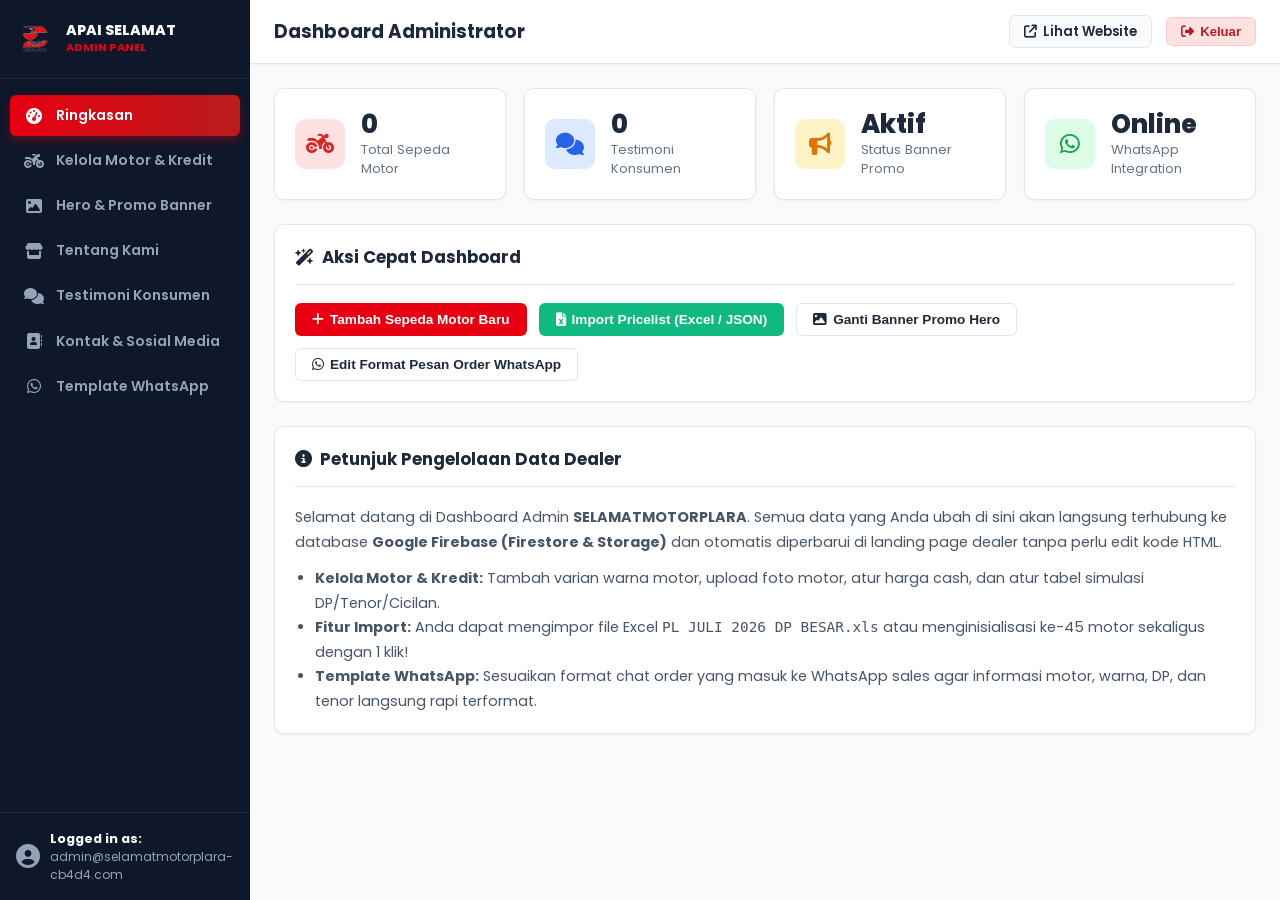
==== admin/index.html @ 3642a7bd "Build SELAMATMOTORPLARA website" ====
<!DOCTYPE html>
<html lang="id">
<head>
  <meta charset="UTF-8">
  <meta name="viewport" content="width=device-width, initial-scale=1.0">
  <title>Dashboard Admin | SELAMATMOTORPLARA</title>
  
  <link rel="icon" type="image/png" href="../assets/img/logo/logo-transparent.png">
  <link rel="stylesheet" href="https://cdnjs.cloudflare.com/ajax/libs/font-awesome/6.5.1/css/all.min.css" />
  <link rel="stylesheet" href="css/admin.css">

  <!-- SheetJS for Browser-Side Excel Parsing -->
  <script src="https://cdn.jsdelivr.net/npm/xlsx@0.18.5/dist/xlsx.full.min.js"></script>
</head>
<body>

  <div class="admin-wrapper">
    <!-- Sidebar -->
    <aside class="admin-sidebar" id="admin-sidebar">
      <div class="sidebar-header">
        <img src="../assets/img/logo/logo-transparent.png" alt="Logo" class="sidebar-logo" onerror="this.src='../assets/img/logo/logo.png'">
        <div>
          <div class="sidebar-brand-name">APAI SELAMAT</div>
          <div class="sidebar-brand-sub">Admin Panel</div>
        </div>
      </div>

      <ul class="sidebar-nav">
        <li>
          <a class="sidebar-link active" data-tab="tab-dashboard">
            <i class="fa-solid fa-gauge-high"></i> <span>Ringkasan</span>
          </a>
        </li>
        <li>
          <a class="sidebar-link" data-tab="tab-products">
            <i class="fa-solid fa-motorcycle"></i> <span>Kelola Motor & Kredit</span>
          </a>
        </li>
        <li>
          <a class="sidebar-link" data-tab="tab-hero">
            <i class="fa-solid fa-image"></i> <span>Hero & Promo Banner</span>
          </a>
        </li>
        <li>
          <a class="sidebar-link" data-tab="tab-about">
            <i class="fa-solid fa-store"></i> <span>Tentang Kami</span>
          </a>
        </li>
        <li>
          <a class="sidebar-link" data-tab="tab-testimonials">
            <i class="fa-solid fa-comments"></i> <span>Testimoni Konsumen</span>
          </a>
        </li>
        <li>
          <a class="sidebar-link" data-tab="tab-contact">
            <i class="fa-solid fa-address-book"></i> <span>Kontak & Sosial Media</span>
          </a>
        </li>
        <li>
          <a class="sidebar-link" data-tab="tab-template">
            <i class="fa-brands fa-whatsapp"></i> <span>Template WhatsApp</span>
          </a>
        </li>
      </ul>

      <div class="sidebar-footer">
        <div class="user-badge">
          <i class="fa-solid fa-circle-user"></i>
          <div>
            <div style="font-weight: 700; color: #FFF;">Logged in as:</div>
            <div id="admin-user-email" style="font-size: 0.75rem; color: #94A3B8;">admin@selamatmotorplara-cb4d4.com</div>
          </div>
        </div>
      </div>
    </aside>

    <!-- Main Content -->
    <main class="admin-main">
      <!-- Topbar -->
      <header class="admin-topbar">
        <div class="topbar-left">
          <button class="sidebar-toggle-btn" id="sidebar-toggle" aria-label="Toggle Sidebar">
            <i class="fa-solid fa-bars"></i>
          </button>
          <h2 class="topbar-title" id="page-title">Dashboard Administrator</h2>
        </div>

        <div class="topbar-right">
          <a href="../index.html" target="_blank" rel="noopener noreferrer" class="btn-view-site">
            <i class="fa-solid fa-arrow-up-right-from-square"></i> Lihat Website
          </a>
          <button type="button" class="btn-logout" id="btn-logout">
            <i class="fa-solid fa-right-from-bracket"></i> Keluar
          </button>
        </div>
      </header>

      <!-- Content Container -->
      <div class="admin-content">

        <!-- ================================================================
             TAB 1: DASHBOARD OVERVIEW
             ================================================================ -->
        <div class="tab-pane active" id="tab-dashboard">
          <div class="metrics-grid">
            <div class="metric-card">
              <div class="metric-icon-box bg-red-light">
                <i class="fa-solid fa-motorcycle"></i>
              </div>
              <div class="metric-info">
                <h3 id="metric-products-count">0</h3>
                <p>Total Sepeda Motor</p>
              </div>
            </div>

            <div class="metric-card">
              <div class="metric-icon-box bg-blue-light">
                <i class="fa-solid fa-comments"></i>
              </div>
              <div class="metric-info">
                <h3 id="metric-testi-count">0</h3>
                <p>Testimoni Konsumen</p>
              </div>
            </div>

            <div class="metric-card">
              <div class="metric-icon-box bg-amber-light">
                <i class="fa-solid fa-bullhorn"></i>
              </div>
              <div class="metric-info">
                <h3>Aktif</h3>
                <p>Status Banner Promo</p>
              </div>
            </div>

            <div class="metric-card">
              <div class="metric-icon-box bg-green-light">
                <i class="fa-brands fa-whatsapp"></i>
              </div>
              <div class="metric-info">
                <h3>Online</h3>
                <p>WhatsApp Integration</p>
              </div>
            </div>
          </div>

          <!-- Quick Action Card -->
          <div class="admin-card">
            <div class="admin-card-header">
              <h3 class="admin-card-title"><i class="fa-solid fa-wand-magic-sparkles"></i> Aksi Cepat Dashboard</h3>
            </div>
            <div style="display: flex; flex-wrap: wrap; gap: 12px;">
              <button type="button" class="btn-admin-action btn-primary-action" onclick="switchTab('tab-products'); document.getElementById('btn-add-product').click();">
                <i class="fa-solid fa-plus"></i> Tambah Sepeda Motor Baru
              </button>
              <button type="button" class="btn-admin-action btn-success-action" onclick="switchTab('tab-products'); document.getElementById('btn-open-import').click();">
                <i class="fa-solid fa-file-excel"></i> Import Pricelist (Excel / JSON)
              </button>
              <button type="button" class="btn-admin-action btn-outline-action" onclick="switchTab('tab-hero');">
                <i class="fa-solid fa-image"></i> Ganti Banner Promo Hero
              </button>
              <button type="button" class="btn-admin-action btn-outline-action" onclick="switchTab('tab-template');">
                <i class="fa-brands fa-whatsapp"></i> Edit Format Pesan Order WhatsApp
              </button>
            </div>
          </div>

          <!-- Help Info Card -->
          <div class="admin-card">
            <div class="admin-card-header">
              <h3 class="admin-card-title"><i class="fa-solid fa-circle-info"></i> Petunjuk Pengelolaan Data Dealer</h3>
            </div>
            <div style="font-size: 0.9rem; color: #475569; line-height: 1.7;">
              <p>Selamat datang di Dashboard Admin <strong>SELAMATMOTORPLARA</strong>. Semua data yang Anda ubah di sini akan langsung terhubung ke database <strong>Google Firebase (Firestore & Storage)</strong> dan otomatis diperbarui di landing page dealer tanpa perlu edit kode HTML.</p>
              <ul style="margin: 12px 0 0 20px;">
                <li><strong>Kelola Motor & Kredit:</strong> Tambah varian warna motor, upload foto motor, atur harga cash, dan atur tabel simulasi DP/Tenor/Cicilan.</li>
                <li><strong>Fitur Import:</strong> Anda dapat mengimpor file Excel <code>PL JULI 2026 DP BESAR.xls</code> atau menginisialisasi ke-45 motor sekaligus dengan 1 klik!</li>
                <li><strong>Template WhatsApp:</strong> Sesuaikan format chat order yang masuk ke WhatsApp sales agar informasi motor, warna, DP, dan tenor langsung rapi terformat.</li>
              </ul>
            </div>
          </div>
        </div>

        <!-- ================================================================
             TAB 2: KELOLA PRODUK & SIMULASI KREDIT
             ================================================================ -->
        <div class="tab-pane" id="tab-products">
          <div class="admin-card">
            <div class="admin-card-header">
              <h3 class="admin-card-title"><i class="fa-solid fa-motorcycle"></i> Daftar Sepeda Motor Honda</h3>
              <div class="admin-card-actions">
                <select id="product-filter-cat" class="form-control" style="width: auto; padding: 6px 12px;">
                  <option value="all">Semua Kategori</option>
                  <option value="ADV Series">ADV Series</option>
                  <option value="Beat Series">Beat Series</option>
                  <option value="PCX Series">PCX Series</option>
                  <option value="Vario Series">Vario Series</option>
                  <option value="Scoopy Series">Scoopy Series</option>
                  <option value="Stylo Series">Stylo Series</option>
                  <option value="Genio Series">Genio Series</option>
                  <option value="Supra Series">Supra Series</option>
                  <option value="Revo Series">Revo Series</option>
                  <option value="CBR Series">CBR Series</option>
                  <option value="CB150 Series">CB150 Series</option>
                  <option value="CRF/Off-Road Series">CRF/Off-Road Series</option>
                  <option value="CB Verza Series">CB Verza Series</option>
                  <option value="Forza Series">Forza Series</option>
                </select>
                <input type="text" id="product-search-input" class="form-control" placeholder="Cari nama motor..." style="width: 180px; padding: 6px 12px;">
                <button type="button" class="btn-admin-action btn-outline-action" id="btn-open-categories">
                  <i class="fa-solid fa-tags"></i> Kategori Seri
                </button>
                <button type="button" class="btn-admin-action btn-success-action" id="btn-open-import">
                  <i class="fa-solid fa-file-import"></i> Import File
                </button>
                <button type="button" class="btn-admin-action btn-primary-action" id="btn-add-product">
                  <i class="fa-solid fa-plus"></i> Tambah Motor
                </button>
              </div>
            </div>

            <div class="admin-table-wrapper">
              <table class="admin-table">
                <thead>
                  <tr>
                    <th>Foto</th>
                    <th>Nama Motor</th>
                    <th>Kategori</th>
                    <th>Harga Cash OTR</th>
                    <th>Simulasi Kredit</th>
                    <th>Aksi</th>
                  </tr>
                </thead>
                <tbody id="tbody-products">
                  <!-- Rendered via JS -->
                </tbody>
              </table>
            </div>
          </div>
        </div>

        <!-- ================================================================
             TAB 3: KELOLA HERO & BANNER PROMO
             ================================================================ -->
        <div class="tab-pane" id="tab-hero">
          <div class="admin-card">
            <div class="admin-card-header">
              <h3 class="admin-card-title"><i class="fa-solid fa-image"></i> Pengaturan Hero & Banner Promo Overlay</h3>
            </div>

            <form id="form-hero">
              <div style="display: grid; grid-template-columns: 1fr 1fr; gap: 20px;">
                <div class="form-group">
                  <label for="hero-input-title" class="form-label">Judul Utama Hero (Baris 1)</label>
                  <input type="text" id="hero-input-title" class="form-control" required placeholder="SELAMATMOTORPLARA">
                </div>

                <div class="form-group">
                  <label for="hero-input-subtitle" class="form-label">Sub Judul Hero (Baris 2)</label>
                  <input type="text" id="hero-input-subtitle" class="form-control" required placeholder="PALABUHANRATU">
                </div>
              </div>

              <div class="form-group">
                <label for="hero-input-tagline" class="form-label">Deskripsi / Tagline Hero</label>
                <textarea id="hero-input-tagline" class="form-control" rows="3" placeholder="Dapatkan promo DP spesial..."></textarea>
              </div>

              <div class="form-group">
                <label for="hero-input-cta" class="form-label">Teks Tombol CTA</label>
                <input type="text" id="hero-input-cta" class="form-control" placeholder="Lihat Pilihan Motor">
              </div>

              <hr style="margin: 24px 0; border: none; border-top: 1px solid var(--admin-border);">

              <div style="display: grid; grid-template-columns: 1fr 1fr; gap: 24px;">
                <!-- Background Image Upload -->
                <div class="form-group">
                  <label class="form-label">Foto Background Hero</label>
                  <input type="file" id="file-hero-bg" class="form-control" accept="image/*">
                  <small style="color: #64748B;">Disarankan rasio lebar (16:9 atau 1920x800px).</small>
                  <div style="margin-top: 10px;">
                    <img id="preview-hero-bg" src="../assets/img/hero/hero-bg.jpg" style="max-height: 160px; border-radius: 8px; border: 1px solid #E2E8F0;" alt="Preview Background">
                  </div>
                </div>

                <!-- Promo Banner Overlay Upload -->
                <div class="form-group">
                  <label class="form-label">Foto Banner Promo Overlay</label>
                  <div style="margin-bottom: 8px;">
                    <label style="display: flex; align-items: center; gap: 8px; font-weight: 600; cursor: pointer;">
                      <input type="checkbox" id="hero-promo-active" checked>
                      <span>Aktifkan & Tampilkan Banner Promo di Hero</span>
                    </label>
                  </div>
                  <input type="file" id="file-hero-promo" class="form-control" accept="image/*">
                  <small style="color: #64748B;">Banner ini akan menimpa/overlay di sisi kanan hero.</small>
                  <div style="margin-top: 10px;">
                    <img id="preview-hero-promo" src="../assets/img/hero/promo-banner.jpg" style="max-height: 160px; border-radius: 8px; border: 1px solid #E2E8F0;" alt="Preview Promo">
                  </div>
                </div>
              </div>

              <div style="margin-top: 24px;">
                <button type="submit" class="btn-admin-action btn-primary-action" id="btn-save-hero">
                  <i class="fa-solid fa-floppy-disk"></i> Simpan Perubahan Hero
                </button>
              </div>
            </form>
          </div>
        </div>

        <!-- ================================================================
             TAB 4: KELOLA TENTANG KAMI
             ================================================================ -->
        <div class="tab-pane" id="tab-about">
          <div class="admin-card">
            <div class="admin-card-header">
              <h3 class="admin-card-title"><i class="fa-solid fa-store"></i> Kelola Informasi Tentang Kami</h3>
            </div>

            <form id="form-about">
              <div class="form-group">
                <label for="about-input-title" class="form-label">Judul Bagian</label>
                <input type="text" id="about-input-title" class="form-control" required placeholder="Dealer Resmi Honda SELAMATMOTORPLARA">
              </div>

              <div class="form-group">
                <label for="about-input-desc" class="form-label">Deskripsi Lengkap Tentang Dealer</label>
                <textarea id="about-input-desc" class="form-control" rows="6" required placeholder="Ceritakan tentang showroom, pelayanan, komitmen dealer..."></textarea>
              </div>

              <div class="form-group">
                <label class="form-label">Foto Showroom / Dealer</label>
                <input type="file" id="file-about-img" class="form-control" accept="image/*">
                <div style="margin-top: 10px;">
                  <img id="preview-about-img" src="../assets/img/about/about.jpg" style="max-height: 200px; border-radius: 8px; border: 1px solid #E2E8F0;" alt="Preview Foto Tentang Kami">
                </div>
              </div>

              <div style="margin-top: 20px;">
                <button type="submit" class="btn-admin-action btn-primary-action" id="btn-save-about">
                  <i class="fa-solid fa-floppy-disk"></i> Simpan Perubahan Tentang Kami
                </button>
              </div>
            </form>
          </div>
        </div>

        <!-- ================================================================
             TAB 5: KELOLA TESTIMONI
             ================================================================ -->
        <div class="tab-pane" id="tab-testimonials">
          <div class="admin-card">
            <div class="admin-card-header">
              <h3 class="admin-card-title"><i class="fa-solid fa-comments"></i> Kelola Testimoni Konsumen</h3>
              <button type="button" class="btn-admin-action btn-primary-action" id="btn-add-testi">
                <i class="fa-solid fa-plus"></i> Tambah Testimoni
              </button>
            </div>

            <div class="admin-table-wrapper">
              <table class="admin-table">
                <thead>
                  <tr>
                    <th>Foto</th>
                    <th>Nama Konsumen</th>
                    <th>Rating</th>
                    <th>Komentar</th>
                    <th>Aksi</th>
                  </tr>
                </thead>
                <tbody id="tbody-testimonials">
                  <!-- Rendered via JS -->
                </tbody>
              </table>
            </div>
          </div>
        </div>

        <!-- ================================================================
             TAB 6: KELOLA KONTAK & SOSIAL MEDIA
             ================================================================ -->
        <div class="tab-pane" id="tab-contact">
          <div class="admin-card">
            <div class="admin-card-header">
              <h3 class="admin-card-title"><i class="fa-solid fa-address-book"></i> Pengaturan Kontak & Sosial Media</h3>
            </div>

            <form id="form-contact">
              <div style="display: grid; grid-template-columns: 1fr 1fr; gap: 20px;">
                <div class="form-group">
                  <label for="contact-input-alamat" class="form-label">Alamat Lengkap Dealer</label>
                  <input type="text" id="contact-input-alamat" class="form-control" required placeholder="Palabuhanratu, Kab. Sukabumi, Jawa Barat">
                </div>

                <div class="form-group">
                  <label for="contact-input-jam" class="form-label">Jam Operasional</label>
                  <input type="text" id="contact-input-jam" class="form-control" required placeholder="Senin - Sabtu: 08.00 - 17.00 WIB | Minggu: 09.00 - 15.00 WIB">
                </div>
              </div>

              <div style="display: grid; grid-template-columns: 1fr 1fr; gap: 20px;">
                <div class="form-group">
                  <label for="contact-input-wa-num" class="form-label">Nomor WhatsApp Langsung (Aktual)</label>
                  <input type="text" id="contact-input-wa-num" class="form-control" placeholder="Contoh: 08123456789 atau 628123456789">
                  <small style="color: #64748B;">Jika diisi, pengunjung yang klik pesan langsung diarahkan ke nomor ini dengan pesan teks terisi otomatis.</small>
                </div>

                <div class="form-group">
                  <label for="contact-input-wa-link" class="form-label">Link WhatsApp Resmi (wa.me/message/...)</label>
                  <input type="text" id="contact-input-wa-link" class="form-control" placeholder="https://wa.me/message/U3EXD46A5L7PM1">
                  <small style="color: #64748B;">Digunakan jika nomor langsung kosong (otomatis menyalin pesan ke clipboard).</small>
                </div>
              </div>

              <hr style="margin: 20px 0; border: none; border-top: 1px solid var(--admin-border);">

              <h4 style="font-weight: 700; margin-bottom: 14px;">Tautan Akun Sosial Media</h4>

              <div style="display: grid; grid-template-columns: 1fr 1fr 1fr; gap: 16px;">
                <div class="form-group">
                  <label for="contact-input-ig" class="form-label"><i class="fa-brands fa-instagram" style="color: #E1306C;"></i> Instagram</label>
                  <input type="text" id="contact-input-ig" class="form-control" placeholder="https://www.instagram.com/apai_selamatmotorpelabuhanratu">
                </div>

                <div class="form-group">
                  <label for="contact-input-tiktok" class="form-label"><i class="fa-brands fa-tiktok"></i> TikTok</label>
                  <input type="text" id="contact-input-tiktok" class="form-control" placeholder="https://www.tiktok.com/@hondamotor_pelabuhanratu">
                </div>

                <div class="form-group">
                  <label for="contact-input-fb" class="form-label"><i class="fa-brands fa-facebook" style="color: #1877F2;"></i> Facebook</label>
                  <input type="text" id="contact-input-fb" class="form-control" placeholder="https://www.facebook.com/share/1DggC9GxGF/">
                </div>
              </div>

              <div class="form-group" style="margin-top: 10px;">
                <label for="contact-input-maps" class="form-label">URL Embed Google Maps</label>
                <input type="text" id="contact-input-maps" class="form-control" placeholder="https://maps.google.com/maps?q=Pelabuhanratu%20Sukabumi&t=&z=13&ie=UTF8&iwloc=&output=embed">
                <small style="color: #64748B;">Salin URL dari Google Maps -> Bagikan -> Sematkan Peta -> salin link src iframe.</small>
              </div>

              <div style="margin-top: 20px;">
                <button type="submit" class="btn-admin-action btn-primary-action" id="btn-save-contact">
                  <i class="fa-solid fa-floppy-disk"></i> Simpan Pengaturan Kontak
                </button>
              </div>
            </form>
          </div>
        </div>

        <!-- ================================================================
             TAB 7: KELOLA TEMPLATE WHATSAPP
             ================================================================ -->
        <div class="tab-pane" id="tab-template">
          <div class="admin-card">
            <div class="admin-card-header">
              <h3 class="admin-card-title"><i class="fa-brands fa-whatsapp"></i> Format Template Pesan Order WhatsApp</h3>
            </div>

            <form id="form-template">
              <p style="font-size: 0.88rem; color: #64748B; margin-bottom: 14px;">
                Pesan ini otomatis di-generate saat konsumen menekan tombol <strong>"Pesan via WhatsApp"</strong> di modal detail motor. Klik tombol variabel di bawah untuk menyisipkan variabel ke teks:
              </p>

              <div id="template-tags-container" style="display: flex; flex-wrap: wrap; gap: 8px; margin-bottom: 14px;">
                <button type="button" class="btn-admin-action btn-outline-action template-tag-btn" data-tag="{namaMotor}">+ {namaMotor}</button>
                <button type="button" class="btn-admin-action btn-outline-action template-tag-btn" data-tag="{warna}">+ {warna}</button>
                <button type="button" class="btn-admin-action btn-outline-action template-tag-btn" data-tag="{dp}">+ {dp}</button>
                <button type="button" class="btn-admin-action btn-outline-action template-tag-btn" data-tag="{tenor}">+ {tenor}</button>
                <button type="button" class="btn-admin-action btn-outline-action template-tag-btn" data-tag="{cicilan}">+ {cicilan}</button>
                <button type="button" class="btn-admin-action btn-outline-action template-tag-btn" data-tag="{hargaCash}">+ {hargaCash}</button>
              </div>

              <div class="form-group">
                <label for="template-input-text" class="form-label">Isi Template Pesan</label>
                <textarea id="template-input-text" class="form-control" rows="6" required style="font-family: monospace; font-size: 0.9rem;"></textarea>
              </div>

              <!-- Live Preview -->
              <div style="background-color: #F8FAFC; border: 1.5px dashed #CBD5E1; border-radius: 8px; padding: 16px; margin: 18px 0;">
                <div style="font-size: 0.78rem; font-weight: 700; color: #64748B; text-transform: uppercase; margin-bottom: 6px;">
                  <i class="fa-solid fa-eye"></i> Contoh Tampilan Pesan yang Diterima di WhatsApp:
                </div>
                <div id="template-preview-text" style="white-space: pre-wrap; font-size: 0.92rem; color: #1E293B; background: #FFF; padding: 12px; border-radius: 6px; border: 1px solid #E2E8F0;">
                  -
                </div>
              </div>

              <button type="submit" class="btn-admin-action btn-primary-action" id="btn-save-template">
                <i class="fa-solid fa-floppy-disk"></i> Simpan Template WhatsApp
              </button>
            </form>
          </div>
        </div>

      </div>
    </main>
  </div>

  <!-- ======================================================================
       MODAL 1: TAMBAH / EDIT MOTOR & SIMULASI KREDIT
       ====================================================================== -->
  <div class="admin-modal-overlay" id="modal-product">
    <div class="admin-modal-box" style="max-width: 850px;">
      <div class="admin-modal-header">
        <h3 class="admin-modal-title" id="modal-product-title">Tambah Sepeda Motor Baru</h3>
        <button type="button" class="admin-modal-close" id="modal-product-close"><i class="fa-solid fa-xmark"></i></button>
      </div>

      <form id="form-product" style="display: flex; flex-direction: column; overflow: hidden; flex: 1;">
        <div class="admin-modal-body">
          <div style="display: grid; grid-template-columns: 2fr 1fr; gap: 14px;">
            <div class="form-group">
              <label class="form-label">Nama Sepeda Motor *</label>
              <input type="text" id="prod-input-nama" class="form-control" required placeholder="Contoh: Honda BeAT CBS">
            </div>

            <div class="form-group">
              <div style="display: flex; justify-content: space-between; align-items: center; margin-bottom: 6px;">
                <label class="form-label" style="margin-bottom: 0;">Kategori Seri *</label>
                <button type="button" id="btn-quick-add-category" style="background: none; border: none; color: #DC2626; font-size: 0.78rem; font-weight: 700; cursor: pointer; display: inline-flex; align-items: center; gap: 4px; padding: 0;">
                  <i class="fa-solid fa-circle-plus"></i> + Kategori Baru
                </button>
              </div>
              <select id="prod-input-kategori" class="form-control" required>
                <option value="ADV Series">ADV Series</option>
                <option value="Beat Series">Beat Series</option>
                <option value="PCX Series">PCX Series</option>
                <option value="Vario Series">Vario Series</option>
                <option value="Scoopy Series">Scoopy Series</option>
                <option value="Stylo Series">Stylo Series</option>
                <option value="Genio Series">Genio Series</option>
                <option value="Supra Series">Supra Series</option>
                <option value="Revo Series">Revo Series</option>
                <option value="CBR Series">CBR Series</option>
                <option value="CB150 Series">CB150 Series</option>
                <option value="CRF/Off-Road Series">CRF/Off-Road Series</option>
                <option value="CB Verza Series">CB Verza Series</option>
                <option value="Forza Series">Forza Series</option>
                <option value="__NEW__">➕ Tambah Kategori Baru...</option>
              </select>
            </div>
          </div>

          <div style="display: grid; grid-template-columns: 1fr; gap: 14px;">
            <div class="form-group">
              <label class="form-label">Harga Cash + Asuransi (Rp) *</label>
              <input type="number" id="prod-input-cash" class="form-control" required placeholder="Contoh: 19675000">
            </div>
          </div>

          <div class="form-group">
            <label class="form-label">Deskripsi Singkat Motor</label>
            <textarea id="prod-input-desc" class="form-control" rows="2" placeholder="Spesifikasi ringkas, kelebihan, mesin..."></textarea>
          </div>

          <!-- Color Variants -->
          <hr style="margin: 18px 0; border: none; border-top: 1px solid var(--admin-border);">
          <div style="display: flex; align-items: center; justify-content: space-between; margin-bottom: 10px;">
            <h4 style="font-weight: 700; font-size: 0.95rem;"><i class="fa-solid fa-palette"></i> Varian Warna & Foto Motor</h4>
            <button type="button" class="btn-admin-action btn-outline-action" id="btn-add-color-variant" style="padding: 4px 10px; font-size: 0.78rem;">
              <i class="fa-solid fa-plus"></i> Tambah Warna
            </button>
          </div>
          <div id="colors-container">
            <!-- Rendered via JS -->
          </div>

          <!-- Simulation Kredit -->
          <hr style="margin: 18px 0; border: none; border-top: 1px solid var(--admin-border);">
          <div style="display: flex; align-items: center; justify-content: space-between; margin-bottom: 10px; flex-wrap: wrap; gap: 8px;">
            <div>
              <h4 style="font-weight: 700; font-size: 0.95rem;"><i class="fa-solid fa-calculator"></i> Data Simulasi Kredit</h4>
              <small style="color: #64748B;">Data DP, Tenor, dan Cicilan yang akan muncul di dropdown kalkulator landing page.</small>
            </div>
            <div style="display: flex; gap: 8px;">
              <button type="button" class="btn-admin-action btn-outline-action" id="btn-quick-generate-sim" style="padding: 4px 10px; font-size: 0.78rem;">
                <i class="fa-solid fa-bolt"></i> Generate Otomatis DP
              </button>
              <button type="button" class="btn-admin-action btn-outline-action" id="btn-add-sim-row" style="padding: 4px 10px; font-size: 0.78rem;">
                <i class="fa-solid fa-plus"></i> Tambah Baris
              </button>
            </div>
          </div>

          <div style="display: grid; grid-template-columns: 1fr 1fr 1fr 40px; gap: 8px; margin-bottom: 4px; font-size: 0.75rem; font-weight: 700; color: #64748B; text-transform: uppercase;">
            <div>Uang Muka (DP)</div>
            <div>Tenor</div>
            <div>Cicilan per Bulan</div>
            <div></div>
          </div>
          <div id="simulations-container" style="max-height: 220px; overflow-y: auto; padding-right: 4px;">
            <!-- Rendered via JS -->
          </div>
        </div>

        <div class="admin-modal-footer">
          <button type="button" class="btn-admin-action btn-outline-action" onclick="document.getElementById('modal-product').classList.remove('active');">Batal</button>
          <button type="submit" class="btn-admin-action btn-primary-action" id="btn-save-prod">
            <i class="fa-solid fa-floppy-disk"></i> Simpan Sepeda Motor
          </button>
        </div>
      </form>
    </div>
  </div>

  <!-- ======================================================================
       MODAL 2: IMPORT FILE (EXCEL / JSON) & SEED DATA
       ====================================================================== -->
  <div class="admin-modal-overlay" id="modal-import">
    <div class="admin-modal-box" style="max-width: 600px;">
      <div class="admin-modal-header">
        <h3 class="admin-modal-title"><i class="fa-solid fa-file-import"></i> Import Data Motor & Pricelist</h3>
        <button type="button" class="admin-modal-close" id="modal-import-close"><i class="fa-solid fa-xmark"></i></button>
      </div>

      <div class="admin-modal-body">
        <!-- 1-Click Fast Seeder -->
        <div style="background: linear-gradient(135deg, #FEF2F2 0%, #FEE2E2 100%); border: 1.5px solid #FECACA; border-radius: 8px; padding: 16px; margin-bottom: 20px;">
          <h4 style="font-weight: 800; color: #B91C1C; margin-bottom: 4px;">
            <i class="fa-solid fa-bolt"></i> Inisialisasi 45 Motor Sekaligus (1-Klik)
          </h4>
          <p style="font-size: 0.85rem; color: #7F1D1D; margin-bottom: 12px;">
            Sistem telah menyiapkan data lengkap seluruh 45 model motor Honda beserta ribuan baris simulasi kredit dari file <code>PL JULI 2026 DP BESAR.xls</code>. Anda dapat mengupload seluruh datanya ke database Firestore dengan sekali klik!
          </p>
          <button type="button" class="btn-admin-action btn-primary-action" id="btn-one-click-seed" style="width: 100%;">
            <i class="fa-solid fa-cloud-arrow-up"></i> Upload Semua 45 Motor ke Firestore Sekarang
          </button>
        </div>

        <div style="text-align: center; color: #94A3B8; font-weight: 700; font-size: 0.8rem; margin-bottom: 16px;">
          --- ATAU UPLOAD FILE SENDIRI ---
        </div>

        <!-- Custom Upload -->
        <div class="form-group">
          <label class="form-label">Pilih File JSON atau Excel (.xls / .xlsx)</label>
          <input type="file" id="import-file-input" class="form-control" accept=".json, .xls, .xlsx">
          <small style="color: #64748B;">Mendukung file Excel pricelist dealer atau file JSON hasil export.</small>
        </div>

        <!-- Progress Box -->
        <div id="import-progress-box" style="display: none; margin-top: 16px;">
          <div style="font-size: 0.82rem; font-weight: 600; color: #1E293B; margin-bottom: 6px;" id="import-progress-text">Memproses import...</div>
          <div style="height: 8px; width: 100%; background: #E2E8F0; border-radius: 4px; overflow: hidden;">
            <div id="import-progress-bar" style="height: 100%; width: 0%; background: var(--admin-red); transition: width 0.2s;"></div>
          </div>
        </div>
      </div>

      <div class="admin-modal-footer">
        <button type="button" class="btn-admin-action btn-outline-action" onclick="document.getElementById('modal-import').classList.remove('active');">Tutup</button>
        <button type="button" class="btn-admin-action btn-success-action" id="btn-start-import">
          <i class="fa-solid fa-upload"></i> Proses File Upload
        </button>
      </div>
    </div>
  </div>

  <!-- ======================================================================
       MODAL 3: TAMBAH / EDIT TESTIMONI
       ====================================================================== -->
  <div class="admin-modal-overlay" id="modal-testi">
    <div class="admin-modal-box" style="max-width: 500px;">
      <div class="admin-modal-header">
        <h3 class="admin-modal-title" id="modal-testi-title">Tambah Testimoni Konsumen</h3>
        <button type="button" class="admin-modal-close" id="modal-testi-close"><i class="fa-solid fa-xmark"></i></button>
      </div>

      <form id="form-testi">
        <div class="admin-modal-body">
          <div class="form-group">
            <label class="form-label">Nama Konsumen *</label>
            <input type="text" id="testi-input-nama" class="form-control" required placeholder="Contoh: Budi Santoso">
          </div>

          <div class="form-group">
            <label class="form-label">Rating Bintang *</label>
            <select id="testi-input-rating" class="form-control" required>
              <option value="5">⭐⭐⭐⭐⭐ (5 Bintang - Sangat Puas)</option>
              <option value="4">⭐⭐⭐⭐ (4 Bintang - Puas)</option>
              <option value="3">⭐⭐⭐ (3 Bintang - Cukup)</option>
            </select>
          </div>

          <div class="form-group">
            <label class="form-label">Komentar / Ulasan *</label>
            <textarea id="testi-input-komentar" class="form-control" rows="3" required placeholder="Tuliskan pengalaman konsumen belanja motor di dealer..."></textarea>
          </div>

          <div class="form-group">
            <label class="form-label">Foto Konsumen (Opsional)</label>
            <input type="file" id="testi-input-foto" class="form-control" accept="image/*">
            <div style="margin-top: 8px;">
              <img id="preview-testi-img" src="" style="width: 60px; height: 60px; border-radius: 50%; object-fit: cover; display: none; border: 2px solid #E2E8F0;" alt="Preview Foto">
            </div>
          </div>
        </div>

        <div class="admin-modal-footer">
          <button type="button" class="btn-admin-action btn-outline-action" onclick="document.getElementById('modal-testi').classList.remove('active');">Batal</button>
          <button type="submit" class="btn-admin-action btn-primary-action" id="btn-save-testi">
            <i class="fa-solid fa-floppy-disk"></i> Simpan Testimoni
          </button>
        </div>
      </form>
    </div>
  </div>

  <!-- ======================================================================
       MODAL 4: KELOLA KATEGORI SERI SEPEDA MOTOR
       ====================================================================== -->
  <div class="admin-modal-overlay" id="modal-categories">
    <div class="admin-modal-box" style="max-width: 620px;">
      <div class="admin-modal-header">
        <h3 class="admin-modal-title"><i class="fa-solid fa-tags"></i> Kelola Kategori Seri Motor</h3>
        <button type="button" class="admin-modal-close" id="modal-categories-close"><i class="fa-solid fa-xmark"></i></button>
      </div>

      <div class="admin-modal-body" style="padding: 20px;">
        <!-- Form Tambah Kategori Baru -->
        <div style="background: #F8FAFC; border: 1px solid #E2E8F0; border-radius: 8px; padding: 16px; margin-bottom: 20px;">
          <label class="form-label" style="font-weight: 700; margin-bottom: 6px;">Tambah Kategori Seri Baru</label>
          <div style="display: flex; gap: 8px;">
            <input type="text" id="input-new-category-name" class="form-control" placeholder="Contoh: Sonic Series, CT125 Series..." style="flex: 1;">
            <button type="button" class="btn-admin-action btn-primary-action" id="btn-submit-new-category" style="white-space: nowrap;">
              <i class="fa-solid fa-plus"></i> Tambah Kategori
            </button>
          </div>
          <div style="font-size: 0.76rem; color: #64748B; margin-top: 8px;">
            <i class="fa-solid fa-circle-info"></i> Kategori yang ditambahkan akan otomatis tersimpan dan dapat langsung dipilih saat menambah/mengedit motor.
          </div>
        </div>

        <!-- Daftar Kategori Saat Ini -->
        <div style="display: flex; justify-content: space-between; align-items: center; margin-bottom: 10px;">
          <label class="form-label" style="font-weight: 700; margin-bottom: 0;">Daftar Kategori Seri Aktif</label>
          <span id="category-total-badge" style="font-size: 0.75rem; background: #E2E8F0; color: #475569; padding: 2px 8px; border-radius: 12px; font-weight: 600;">14 Seri</span>
        </div>
        <div id="category-manager-list" style="display: flex; flex-direction: column; gap: 8px; max-height: 320px; overflow-y: auto; padding-right: 4px;">
          <!-- Populated dynamically via JS -->
        </div>
      </div>

      <div class="admin-modal-footer">
        <button type="button" class="btn-admin-action btn-outline-action" onclick="document.getElementById('modal-categories').classList.remove('active');">Tutup</button>
      </div>
    </div>
  </div>

  <!-- Admin Application Bootstrapper -->
  <script type="module">
    import "./js/admin-auth.js";
    import { initAdminProducts } from "./js/admin-products.js";
    import { initAdminHero } from "./js/admin-hero.js";
    import { initAdminAbout } from "./js/admin-about.js";
    import { initAdminTestimonials } from "./js/admin-testimonials.js";
    import { initAdminContact } from "./js/admin-contact.js";

    // Tab Switching Logic
    window.switchTab = function(tabId) {
      document.querySelectorAll(".tab-pane").forEach(pane => pane.classList.remove("active"));
      document.querySelectorAll(".sidebar-link").forEach(link => link.classList.remove("active"));

      const targetPane = document.getElementById(tabId);
      if (targetPane) targetPane.classList.add("active");

      const activeLink = document.querySelector(`.sidebar-link[data-tab="${tabId}"]`);
      if (activeLink) activeLink.classList.add("active");

      // Update Topbar Title
      const pageTitle = document.getElementById("page-title");
      if (pageTitle && activeLink) {
        const span = activeLink.querySelector("span");
        if (span) pageTitle.textContent = span.textContent;
      }

      // Close mobile sidebar if open
      document.getElementById("admin-sidebar")?.classList.remove("show");
    };

    function bindAdminEvents() {
      // Sidebar Tab Links
      document.querySelectorAll(".sidebar-link").forEach(link => {
        link.addEventListener("click", (e) => {
          e.preventDefault();
          const tabId = link.dataset.tab;
          if (tabId) window.switchTab(tabId);
        });
      });

      // Mobile Sidebar Toggle
      const toggleBtn = document.getElementById("sidebar-toggle");
      const sidebar = document.getElementById("admin-sidebar");
      if (toggleBtn && sidebar) {
        toggleBtn.addEventListener("click", (e) => {
          e.preventDefault();
          sidebar.classList.toggle("show");
        });
      }

      // Modal close buttons (all modals)
      document.querySelectorAll(".admin-modal-close").forEach(btn => {
        btn.addEventListener("click", () => {
          btn.closest(".admin-modal-overlay")?.classList.remove("active");
        });
      });

      // Backdrop click to close modals
      document.querySelectorAll(".admin-modal-overlay").forEach(overlay => {
        overlay.addEventListener("click", (e) => {
          if (e.target === overlay) overlay.classList.remove("active");
        });
      });
    }

    async function bootAdminApp() {
      bindAdminEvents();

      // Initialize all admin subsystems safely
      try { await initAdminProducts(); } catch (e) { console.warn("Admin Products init:", e); }
      try { await initAdminHero(); } catch (e) { console.warn("Admin Hero init:", e); }
      try { await initAdminAbout(); } catch (e) { console.warn("Admin About init:", e); }
      try { await initAdminTestimonials(); } catch (e) { console.warn("Admin Testimonials init:", e); }
      try { await initAdminContact(); } catch (e) { console.warn("Admin Contact init:", e); }
    }

    if (document.readyState === "loading") {
      document.addEventListener("DOMContentLoaded", bootAdminApp);
    } else {
      bootAdminApp();
    }
  </script>
</body>
</html>
---- admin/css/admin.css ----
/* ==========================================================================
   SELAMATMOTORPLARA - ADMIN PANEL STYLESHEET
   ========================================================================== */

@import url('https://fonts.googleapis.com/css2?family=Poppins:wght@300;400;500;600;700;800&display=swap');

:root {
  --admin-red: #E60012;
  --admin-red-dark: #B91C1C;
  --admin-red-light: #FEE2E2;
  --admin-dark: #0F172A;
  --admin-dark-secondary: #1E293B;
  --admin-gray-bg: #F8FAFC;
  --admin-card-bg: #FFFFFF;
  --admin-border: #E2E8F0;
  --admin-text-main: #1E293B;
  --admin-text-muted: #64748B;
  --admin-text-light: #94A3B8;
  --admin-success: #10B981;
  --admin-warning: #F59E0B;
  --admin-danger: #EF4444;
  --radius-sm: 6px;
  --radius-md: 10px;
  --radius-lg: 14px;
}

*, *::before, *::after {
  box-sizing: border-box;
  margin: 0;
  padding: 0;
}

body {
  font-family: 'Poppins', -apple-system, BlinkMacSystemFont, sans-serif;
  background-color: var(--admin-gray-bg);
  color: var(--admin-text-main);
  line-height: 1.5;
  font-size: 14px;
}

/* ==========================================================================
   Login Page Styles
   ========================================================================== */
.login-body {
  min-height: 100vh;
  display: flex;
  align-items: center;
  justify-content: center;
  background: linear-gradient(135deg, #0F172A 0%, #1E293B 50%, #450A0A 100%);
  padding: 20px;
}

.login-card {
  background: #FFFFFF;
  width: 100%;
  max-width: 420px;
  border-radius: var(--radius-lg);
  box-shadow: 0 25px 50px -12px rgba(0, 0, 0, 0.4);
  padding: 36px 30px;
  position: relative;
  overflow: hidden;
}

.login-card::before {
  content: '';
  position: absolute;
  top: 0;
  left: 0;
  right: 0;
  height: 5px;
  background: linear-gradient(90deg, var(--admin-red), var(--admin-red-dark));
}

.login-header {
  text-align: center;
  margin-bottom: 28px;
}

.login-logo {
  height: 56px;
  margin: 0 auto 12px;
  object-fit: contain;
}

.login-title {
  font-size: 1.3rem;
  font-weight: 800;
  color: var(--admin-text-main);
  line-height: 1.2;
}

.login-sub {
  font-size: 0.85rem;
  color: var(--admin-text-muted);
  margin-top: 4px;
}

.login-alert {
  padding: 10px 14px;
  border-radius: var(--radius-sm);
  background-color: #FEE2E2;
  color: #B91C1C;
  font-size: 0.85rem;
  margin-bottom: 18px;
  display: none;
  align-items: center;
  gap: 8px;
}

.form-group {
  margin-bottom: 18px;
  display: flex;
  flex-direction: column;
  gap: 6px;
}

.form-label {
  font-size: 0.82rem;
  font-weight: 600;
  color: var(--admin-text-main);
}

.input-with-icon {
  position: relative;
}

.input-with-icon i {
  position: absolute;
  left: 12px;
  top: 50%;
  transform: translateY(-50%);
  color: var(--admin-text-light);
  font-size: 0.95rem;
}

.form-control {
  width: 100%;
  padding: 10px 14px 10px 38px;
  background-color: var(--admin-gray-bg);
  border: 1.5px solid var(--admin-border);
  border-radius: var(--radius-sm);
  font-size: 0.9rem;
  outline: none;
  transition: all 0.2s ease;
}

.form-control:focus {
  border-color: var(--admin-red);
  background-color: #FFF;
  box-shadow: 0 0 0 3px rgba(230, 0, 18, 0.12);
}

.btn-admin-submit {
  width: 100%;
  padding: 12px;
  background: linear-gradient(135deg, var(--admin-red), var(--admin-red-dark));
  color: #FFF;
  border: none;
  border-radius: var(--radius-sm);
  font-weight: 700;
  font-size: 0.95rem;
  cursor: pointer;
  display: flex;
  align-items: center;
  justify-content: center;
  gap: 8px;
  box-shadow: 0 4px 12px rgba(230, 0, 18, 0.3);
  transition: all 0.2s ease;
  margin-top: 8px;
}

.btn-admin-submit:hover {
  transform: translateY(-1px);
  box-shadow: 0 6px 16px rgba(230, 0, 18, 0.4);
}

.btn-admin-submit:disabled {
  opacity: 0.6;
  cursor: not-allowed;
}

.login-footer-links {
  text-align: center;
  margin-top: 24px;
}

.login-back-link {
  color: var(--admin-text-muted);
  font-size: 0.82rem;
  text-decoration: none;
  display: inline-flex;
  align-items: center;
  gap: 6px;
  transition: color 0.2s;
}

.login-back-link:hover {
  color: var(--admin-red);
}

/* ==========================================================================
   Admin Dashboard Layout
   ========================================================================== */
.admin-wrapper {
  display: flex;
  min-height: 100vh;
}

/* Sidebar */
.admin-sidebar {
  width: 250px;
  background-color: var(--admin-dark);
  color: #E2E8F0;
  display: flex;
  flex-direction: column;
  flex-shrink: 0;
  transition: all 0.3s ease;
  z-index: 100;
}

.sidebar-header {
  padding: 20px 16px;
  display: flex;
  align-items: center;
  gap: 12px;
  border-bottom: 1px solid var(--admin-dark-secondary);
}

.sidebar-logo {
  height: 38px;
  width: auto;
}

.sidebar-brand-name {
  font-size: 0.88rem;
  font-weight: 800;
  color: #FFF;
  line-height: 1.2;
}

.sidebar-brand-sub {
  font-size: 0.7rem;
  color: var(--admin-red);
  text-transform: uppercase;
  font-weight: 700;
}

.sidebar-nav {
  list-style: none;
  padding: 16px 10px;
  display: flex;
  flex-direction: column;
  gap: 4px;
  flex: 1;
}

.sidebar-link {
  display: flex;
  align-items: center;
  gap: 12px;
  padding: 10px 14px;
  border-radius: var(--radius-sm);
  color: #94A3B8;
  font-weight: 600;
  font-size: 0.88rem;
  text-decoration: none;
  transition: all 0.2s;
  cursor: pointer;
}

.sidebar-link i {
  font-size: 1rem;
  width: 20px;
  text-align: center;
}

.sidebar-link:hover {
  background-color: var(--admin-dark-secondary);
  color: #FFF;
}

.sidebar-link.active {
  background: linear-gradient(90deg, var(--admin-red), var(--admin-red-dark));
  color: #FFF;
  box-shadow: 0 4px 10px rgba(230, 0, 18, 0.35);
}

.sidebar-footer {
  padding: 16px;
  border-top: 1px solid var(--admin-dark-secondary);
  display: flex;
  flex-direction: column;
  gap: 10px;
}

.user-badge {
  display: flex;
  align-items: center;
  gap: 10px;
  font-size: 0.8rem;
  color: #CBD5E1;
}

.user-badge i {
  font-size: 1.5rem;
  color: #94A3B8;
}

/* Main Area */
.admin-main {
  flex: 1;
  display: flex;
  flex-direction: column;
  overflow-x: hidden;
}

/* Topbar */
.admin-topbar {
  height: 64px;
  background-color: #FFFFFF;
  border-bottom: 1px solid var(--admin-border);
  display: flex;
  align-items: center;
  justify-content: space-between;
  padding: 0 24px;
  box-shadow: 0 1px 3px rgba(0, 0, 0, 0.05);
}

.topbar-left {
  display: flex;
  align-items: center;
  gap: 16px;
}

.sidebar-toggle-btn {
  display: none;
  background: none;
  border: none;
  font-size: 1.2rem;
  color: var(--admin-text-main);
  cursor: pointer;
}

.topbar-title {
  font-size: 1.15rem;
  font-weight: 700;
  color: var(--admin-text-main);
}

.topbar-right {
  display: flex;
  align-items: center;
  gap: 14px;
}

.btn-view-site {
  display: inline-flex;
  align-items: center;
  gap: 6px;
  padding: 6px 14px;
  border-radius: var(--radius-sm);
  background-color: var(--admin-gray-bg);
  border: 1px solid var(--admin-border);
  color: var(--admin-text-main);
  font-size: 0.82rem;
  font-weight: 600;
  text-decoration: none;
  transition: all 0.2s;
}

.btn-view-site:hover {
  border-color: var(--admin-red);
  color: var(--admin-red);
}

.btn-logout {
  display: inline-flex;
  align-items: center;
  gap: 6px;
  padding: 6px 14px;
  border-radius: var(--radius-sm);
  background-color: #FEE2E2;
  color: #B91C1C;
  border: 1px solid #FECACA;
  font-size: 0.82rem;
  font-weight: 600;
  cursor: pointer;
  transition: all 0.2s;
}

.btn-logout:hover {
  background-color: #FCA5A5;
}

/* Content Container */
.admin-content {
  flex: 1;
  padding: 24px;
  overflow-y: auto;
}

.tab-pane {
  display: none;
}

.tab-pane.active {
  display: block;
}

/* Dashboard Metric Cards */
.metrics-grid {
  display: grid;
  grid-template-columns: repeat(auto-fit, minmax(220px, 1fr));
  gap: 18px;
  margin-bottom: 24px;
}

.metric-card {
  background-color: #FFFFFF;
  border-radius: var(--radius-md);
  border: 1px solid var(--admin-border);
  padding: 20px;
  display: flex;
  align-items: center;
  gap: 16px;
  box-shadow: 0 1px 3px rgba(0, 0, 0, 0.05);
}

.metric-icon-box {
  width: 50px;
  height: 50px;
  border-radius: var(--radius-md);
  display: flex;
  align-items: center;
  justify-content: center;
  font-size: 1.4rem;
  flex-shrink: 0;
}

.bg-red-light { background: #FEE2E2; color: #DC2626; }
.bg-blue-light { background: #DBEAFE; color: #2563EB; }
.bg-green-light { background: #DCFCE7; color: #16A34A; }
.bg-amber-light { background: #FEF3C7; color: #D97706; }

.metric-info h3 {
  font-size: 1.6rem;
  font-weight: 800;
  line-height: 1.2;
}

.metric-info p {
  font-size: 0.82rem;
  color: var(--admin-text-muted);
}

/* Admin Card Container */
.admin-card {
  background-color: #FFFFFF;
  border-radius: var(--radius-md);
  border: 1px solid var(--admin-border);
  padding: 20px;
  margin-bottom: 24px;
  box-shadow: 0 1px 3px rgba(0, 0, 0, 0.05);
}

.admin-card-header {
  display: flex;
  align-items: center;
  justify-content: space-between;
  border-bottom: 1px solid var(--admin-border);
  padding-bottom: 14px;
  margin-bottom: 18px;
  flex-wrap: wrap;
  gap: 12px;
}

.admin-card-title {
  font-size: 1.05rem;
  font-weight: 700;
  color: var(--admin-text-main);
  display: flex;
  align-items: center;
  gap: 8px;
}

.admin-card-actions {
  display: flex;
  align-items: center;
  gap: 10px;
  flex-wrap: wrap;
}

/* Action Buttons */
.btn-admin-action {
  display: inline-flex;
  align-items: center;
  gap: 6px;
  padding: 8px 16px;
  border-radius: var(--radius-sm);
  font-size: 0.85rem;
  font-weight: 600;
  cursor: pointer;
  transition: all 0.2s;
  border: 1px solid transparent;
}

.btn-primary-action {
  background: var(--admin-red);
  color: #FFF;
}
.btn-primary-action:hover {
  background: var(--admin-red-dark);
}

.btn-outline-action {
  background: #FFF;
  border-color: var(--admin-border);
  color: var(--admin-text-main);
}
.btn-outline-action:hover {
  border-color: var(--admin-red);
  color: var(--admin-red);
}

.btn-success-action {
  background: #10B981;
  color: #FFF;
}
.btn-success-action:hover {
  background: #059669;
}

/* Tables */
.admin-table-wrapper {
  overflow-x: auto;
}

.admin-table {
  width: 100%;
  border-collapse: collapse;
  font-size: 0.88rem;
  text-align: left;
}

.admin-table th {
  background-color: var(--admin-gray-bg);
  padding: 10px 14px;
  font-weight: 700;
  color: var(--admin-text-muted);
  border-bottom: 1.5px solid var(--admin-border);
  white-space: nowrap;
}

.admin-table td {
  padding: 12px 14px;
  border-bottom: 1px solid var(--admin-border);
  vertical-align: middle;
}

.admin-table tr:hover td {
  background-color: #F8FAFC;
}

.table-thumb {
  width: 48px;
  height: 48px;
  border-radius: var(--radius-sm);
  object-fit: contain;
  background: #F1F5F9;
  border: 1px solid var(--admin-border);
}

.badge-status {
  display: inline-block;
  padding: 3px 8px;
  border-radius: var(--radius-sm);
  font-size: 0.72rem;
  font-weight: 700;
  text-transform: uppercase;
  white-space: nowrap;
  background-color: #F1F5F9;
  color: #334155;
  border: 1px solid rgba(0, 0, 0, 0.06);
}

.badge-adv-series { background-color: #FEF3C7; color: #B45309; }
.badge-beat-series { background-color: #FEE2E2; color: #DC2626; }
.badge-pcx-series { background-color: #E0E7FF; color: #4338CA; }
.badge-vario-series { background-color: #EDE9FE; color: #6D28D9; }
.badge-scoopy-series { background-color: #FCE7F3; color: #BE185D; }
.badge-stylo-series { background-color: #FFF1F2; color: #E11D48; }
.badge-genio-series { background-color: #ECFDF5; color: #047857; }
.badge-supra-series { background-color: #DCFCE7; color: #15803D; }
.badge-revo-series { background-color: #F0FDF4; color: #166534; }
.badge-cbr-series { background-color: #FFE4E6; color: #9F1239; }
.badge-cb150-series { background-color: #FFEDD5; color: #C2410C; }
.badge-crf-off-road-series { background-color: #FEF9C3; color: #854D0E; }
.badge-cb-verza-series { background-color: #F1F5F9; color: #334155; }
.badge-forza-series { background-color: #E0F2FE; color: #0369A1; }

.badge-matic { background-color: #FEF3C7; color: #D97706; }
.badge-sport { background-color: #FEE2E2; color: #DC2626; }
.badge-bebek { background-color: #DCFCE7; color: #16A34A; }

.table-action-btns {
  display: flex;
  align-items: center;
  gap: 8px;
}

.btn-tbl-edit {
  padding: 4px 10px;
  border-radius: var(--radius-sm);
  background: #EFF6FF;
  color: #2563EB;
  border: 1px solid #BFDBFE;
  cursor: pointer;
  font-size: 0.8rem;
  font-weight: 600;
}

.btn-tbl-edit:hover {
  background: #DBEAFE;
}

.btn-tbl-delete {
  padding: 4px 10px;
  border-radius: var(--radius-sm);
  background: #FEF2F2;
  color: #DC2626;
  border: 1px solid #FECACA;
  cursor: pointer;
  font-size: 0.8rem;
  font-weight: 600;
}

.btn-tbl-delete:hover {
  background: #FEE2E2;
}

/* Modals */
.admin-modal-overlay {
  position: fixed;
  inset: 0;
  background: rgba(15, 23, 42, 0.7);
  backdrop-filter: blur(4px);
  z-index: 2000;
  display: none;
  align-items: center;
  justify-content: center;
  padding: 20px;
  overflow-y: auto;
}

.admin-modal-overlay.active {
  display: flex;
}

.admin-modal-box {
  background: #FFF;
  width: 100%;
  max-width: 800px;
  border-radius: var(--radius-md);
  box-shadow: 0 20px 25px -5px rgba(0, 0, 0, 0.2);
  max-height: 90vh;
  display: flex;
  flex-direction: column;
}

.admin-modal-header {
  padding: 16px 20px;
  border-bottom: 1px solid var(--admin-border);
  display: flex;
  align-items: center;
  justify-content: space-between;
}

.admin-modal-title {
  font-size: 1.1rem;
  font-weight: 700;
}

.admin-modal-close {
  background: none;
  border: none;
  font-size: 1.2rem;
  cursor: pointer;
  color: var(--admin-text-muted);
}

.admin-modal-body {
  padding: 20px;
  overflow-y: auto;
  flex: 1;
}

.admin-modal-footer {
  padding: 14px 20px;
  border-top: 1px solid var(--admin-border);
  display: flex;
  align-items: center;
  justify-content: flex-end;
  gap: 10px;
}

/* Responsive */
@media (max-width: 768px) {
  .admin-sidebar {
    position: fixed;
    top: 0;
    bottom: 0;
    left: -250px;
  }
  .admin-sidebar.show {
    left: 0;
  }
  .sidebar-toggle-btn {
    display: block;
  }
}

/* ==========================================================================
   CUSTOM DIALOGS (Alert, Confirm, Prompt & Generator Modals)
   ========================================================================== */
.admin-dialog-overlay {
  position: fixed;
  inset: 0;
  background: rgba(15, 23, 42, 0.78);
  backdrop-filter: blur(5px);
  -webkit-backdrop-filter: blur(5px);
  z-index: 3000;
  display: flex;
  align-items: center;
  justify-content: center;
  padding: 20px;
  opacity: 0;
  visibility: hidden;
  transition: opacity 0.2s ease, visibility 0.2s ease;
}

.admin-dialog-overlay.active {
  opacity: 1;
  visibility: visible;
}

.admin-dialog-box {
  background: #FFF;
  width: 100%;
  max-width: 480px;
  border-radius: 12px;
  box-shadow: 0 25px 50px -12px rgba(0, 0, 0, 0.35);
  overflow: hidden;
  transform: scale(0.94);
  transition: transform 0.2s cubic-bezier(0.16, 1, 0.3, 1);
  display: flex;
  flex-direction: column;
  border: 1px solid rgba(226, 232, 240, 0.8);
}

.admin-dialog-overlay.active .admin-dialog-box {
  transform: scale(1);
}

.admin-dialog-header {
  padding: 20px 24px 14px;
  display: flex;
  align-items: center;
  gap: 14px;
}

.admin-dialog-icon {
  width: 46px;
  height: 46px;
  border-radius: 50%;
  display: flex;
  align-items: center;
  justify-content: center;
  font-size: 1.35rem;
  flex-shrink: 0;
}

.admin-dialog-icon.icon-success {
  background: #DCFCE7;
  color: #16A34A;
  box-shadow: 0 0 0 4px #F0FDF4;
}

.admin-dialog-icon.icon-danger {
  background: #FEE2E2;
  color: #DC2626;
  box-shadow: 0 0 0 4px #FEF2F2;
}

.admin-dialog-icon.icon-warning {
  background: #FEF3C7;
  color: #D97706;
  box-shadow: 0 0 0 4px #FFFBEB;
}

.admin-dialog-icon.icon-info {
  background: #E0E7FF;
  color: #4F46E5;
  box-shadow: 0 0 0 4px #EEF2FF;
}

.admin-dialog-title {
  font-size: 1.15rem;
  font-weight: 700;
  color: #0F172A;
  margin: 0;
  line-height: 1.3;
}

.admin-dialog-body {
  padding: 4px 24px 20px;
  color: #475569;
  font-size: 0.93rem;
  line-height: 1.6;
}

.admin-dialog-footer {
  padding: 14px 24px;
  background: #F8FAFC;
  border-top: 1px solid #E2E8F0;
  display: flex;
  align-items: center;
  justify-content: flex-end;
  gap: 10px;
}

.dp-quick-chip {
  background: #F1F5F9;
  border: 1px solid #CBD5E1;
  padding: 5px 12px;
  border-radius: 6px;
  font-size: 0.8rem;
  font-weight: 600;
  color: #334155;
  cursor: pointer;
  transition: all 0.15s ease;
}

.dp-quick-chip:hover {
  background: #FEE2E2;
  border-color: #FECACA;
  color: #DC2626;
  transform: translateY(-1px);
}

.btn-danger-action {
  background: #DC2626;
  color: #FFF;
  border: 1px solid #B91C1C;
}

.btn-danger-action:hover {
  background: #B91C1C;
}
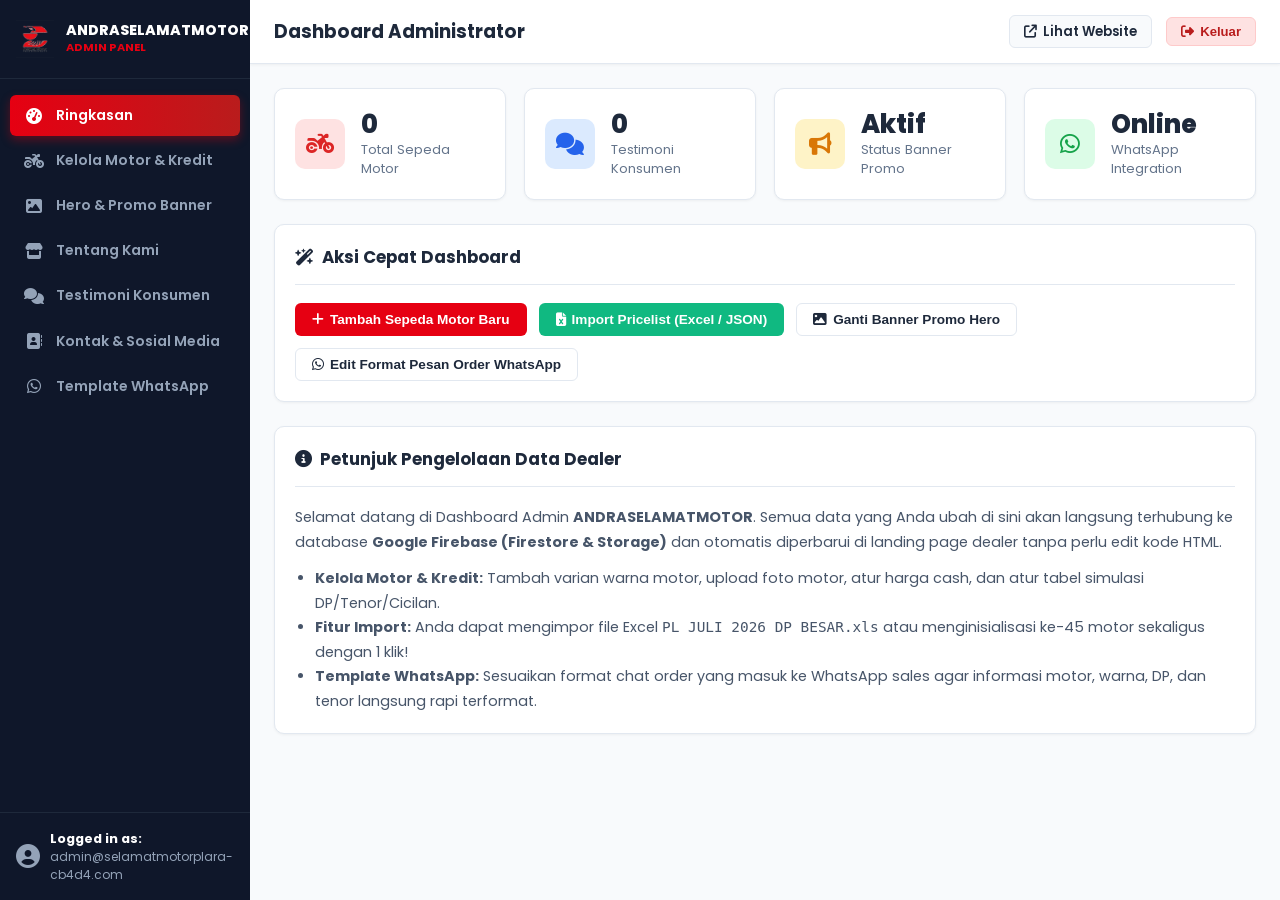
==== commit c853eac0: "update tampilan" ====
--- a/admin/index.html
+++ b/admin/index.html
@@ -3,7 +3,7 @@
 <head>
   <meta charset="UTF-8">
   <meta name="viewport" content="width=device-width, initial-scale=1.0">
-  <title>Dashboard Admin | SELAMATMOTORPLARA</title>
+  <title>Dashboard Admin | ANDRASELAMATMOTOR</title>
   
   <link rel="icon" type="image/png" href="../assets/img/logo/logo-transparent.png">
   <link rel="stylesheet" href="https://cdnjs.cloudflare.com/ajax/libs/font-awesome/6.5.1/css/all.min.css" />
@@ -20,7 +20,7 @@
       <div class="sidebar-header">
         <img src="../assets/img/logo/logo-transparent.png" alt="Logo" class="sidebar-logo" onerror="this.src='../assets/img/logo/logo.png'">
         <div>
-          <div class="sidebar-brand-name">APAI SELAMAT</div>
+          <div class="sidebar-brand-name">ANDRASELAMATMOTOR</div>
           <div class="sidebar-brand-sub">Admin Panel</div>
         </div>
       </div>
@@ -171,7 +171,7 @@
               <h3 class="admin-card-title"><i class="fa-solid fa-circle-info"></i> Petunjuk Pengelolaan Data Dealer</h3>
             </div>
             <div style="font-size: 0.9rem; color: #475569; line-height: 1.7;">
-              <p>Selamat datang di Dashboard Admin <strong>SELAMATMOTORPLARA</strong>. Semua data yang Anda ubah di sini akan langsung terhubung ke database <strong>Google Firebase (Firestore & Storage)</strong> dan otomatis diperbarui di landing page dealer tanpa perlu edit kode HTML.</p>
+              <p>Selamat datang di Dashboard Admin <strong>ANDRASELAMATMOTOR</strong>. Semua data yang Anda ubah di sini akan langsung terhubung ke database <strong>Google Firebase (Firestore & Storage)</strong> dan otomatis diperbarui di landing page dealer tanpa perlu edit kode HTML.</p>
               <ul style="margin: 12px 0 0 20px;">
                 <li><strong>Kelola Motor & Kredit:</strong> Tambah varian warna motor, upload foto motor, atur harga cash, dan atur tabel simulasi DP/Tenor/Cicilan.</li>
                 <li><strong>Fitur Import:</strong> Anda dapat mengimpor file Excel <code>PL JULI 2026 DP BESAR.xls</code> atau menginisialisasi ke-45 motor sekaligus dengan 1 klik!</li>
@@ -252,7 +252,7 @@
               <div style="display: grid; grid-template-columns: 1fr 1fr; gap: 20px;">
                 <div class="form-group">
                   <label for="hero-input-title" class="form-label">Judul Utama Hero (Baris 1)</label>
-                  <input type="text" id="hero-input-title" class="form-control" required placeholder="SELAMATMOTORPLARA">
+                  <input type="text" id="hero-input-title" class="form-control" required placeholder="ANDRASELAMATMOTOR">
                 </div>
 
                 <div class="form-group">
@@ -286,17 +286,27 @@
 
                 <!-- Promo Banner Overlay Upload -->
                 <div class="form-group">
-                  <label class="form-label">Foto Banner Promo Overlay</label>
+                  <label class="form-label">Foto Promo (maksimal 3 foto)</label>
                   <div style="margin-bottom: 8px;">
                     <label style="display: flex; align-items: center; gap: 8px; font-weight: 600; cursor: pointer;">
                       <input type="checkbox" id="hero-promo-active" checked>
-                      <span>Aktifkan & Tampilkan Banner Promo di Hero</span>
+                      <span>Aktifkan & Tampilkan Carousel Promo di Hero</span>
                     </label>
                   </div>
                   <input type="file" id="file-hero-promo" class="form-control" accept="image/*">
-                  <small style="color: #64748B;">Banner ini akan menimpa/overlay di sisi kanan hero.</small>
+                  <small style="color: #64748B;">Pilih hingga 3 foto rasio potret 2:3. Foto akan bergiliran tampil di sisi kanan hero.</small>
                   <div style="margin-top: 10px;">
                     <img id="preview-hero-promo" src="../assets/img/hero/promo-banner.jpg" style="max-height: 160px; border-radius: 8px; border: 1px solid #E2E8F0;" alt="Preview Promo">
+                  </div>
+                  <label for="file-hero-promo-2" class="form-label" style="margin-top: 16px;">Foto Promo 2</label>
+                  <input type="file" id="file-hero-promo-2" class="form-control" accept="image/*">
+                  <div style="margin-top: 10px;">
+                    <img id="preview-hero-promo-2" src="" style="display:none; max-height: 160px; border-radius: 8px; border: 1px solid #E2E8F0;" alt="Preview Promo 2">
+                  </div>
+                  <label for="file-hero-promo-3" class="form-label" style="margin-top: 16px;">Foto Promo 3</label>
+                  <input type="file" id="file-hero-promo-3" class="form-control" accept="image/*">
+                  <div style="margin-top: 10px;">
+                    <img id="preview-hero-promo-3" src="" style="display:none; max-height: 160px; border-radius: 8px; border: 1px solid #E2E8F0;" alt="Preview Promo 3">
                   </div>
                 </div>
               </div>
@@ -322,7 +332,7 @@
             <form id="form-about">
               <div class="form-group">
                 <label for="about-input-title" class="form-label">Judul Bagian</label>
-                <input type="text" id="about-input-title" class="form-control" required placeholder="Dealer Resmi Honda SELAMATMOTORPLARA">
+                <input type="text" id="about-input-title" class="form-control" required placeholder="Dealer Resmi Honda ANDRASELAMATMOTOR">
               </div>
 
               <div class="form-group">
@@ -334,7 +344,7 @@
                 <label class="form-label">Foto Showroom / Dealer</label>
                 <input type="file" id="file-about-img" class="form-control" accept="image/*">
                 <div style="margin-top: 10px;">
-                  <img id="preview-about-img" src="../assets/img/about/about.jpg" style="max-height: 200px; border-radius: 8px; border: 1px solid #E2E8F0;" alt="Preview Foto Tentang Kami">
+                  <img id="preview-about-img" src="../assets/img/about/about-selamatmotorplara.jpeg" style="max-height: 200px; border-radius: 8px; border: 1px solid #E2E8F0;" alt="Preview Foto Tentang Kami">
                 </div>
               </div>
 
@@ -421,7 +431,7 @@
               <div style="display: grid; grid-template-columns: 1fr 1fr 1fr; gap: 16px;">
                 <div class="form-group">
                   <label for="contact-input-ig" class="form-label"><i class="fa-brands fa-instagram" style="color: #E1306C;"></i> Instagram</label>
-                  <input type="text" id="contact-input-ig" class="form-control" placeholder="https://www.instagram.com/apai_selamatmotorpelabuhanratu">
+                  <input type="text" id="contact-input-ig" class="form-control" placeholder="https://www.instagram.com/el_premmm?stkn=MW5paHpodGdqMDI5MQ==">
                 </div>
 
                 <div class="form-group">
@@ -752,6 +762,7 @@
 
   <!-- Admin Application Bootstrapper -->
   <script type="module">
+    import { firebaseConfigured } from "../js/firebase-config.js";
     import "./js/admin-auth.js";
     import { initAdminProducts } from "./js/admin-products.js";
     import { initAdminHero } from "./js/admin-hero.js";
@@ -817,6 +828,10 @@
     }
 
     async function bootAdminApp() {
+      if (!firebaseConfigured) {
+        console.warn("Admin Firestore features are disabled until Firebase Web configuration is complete.");
+        return;
+      }
       bindAdminEvents();
 
       // Initialize all admin subsystems safely
--- a/admin/css/admin.css
+++ b/admin/css/admin.css
@@ -1,5 +1,5 @@
 /* ==========================================================================
-   SELAMATMOTORPLARA - ADMIN PANEL STYLESHEET
+   ANDRASELAMATMOTOR - ADMIN PANEL STYLESHEET
    ========================================================================== */
 
 @import url('https://fonts.googleapis.com/css2?family=Poppins:wght@300;400;500;600;700;800&display=swap');
